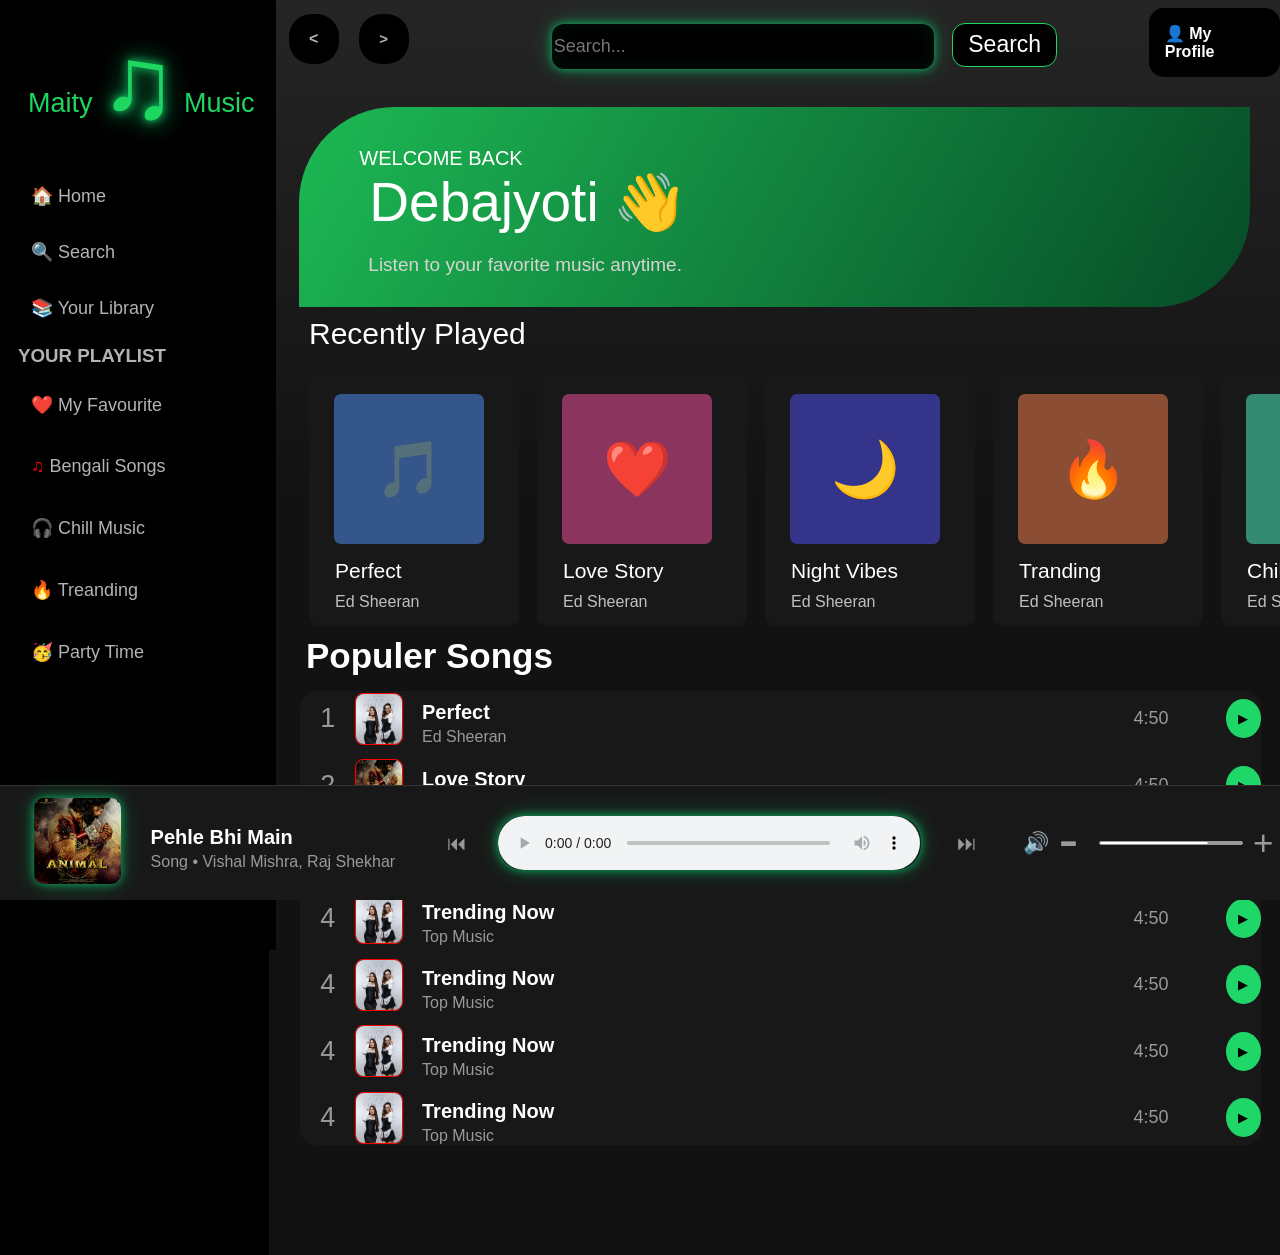
==== Maity Music.html @ c41caee4 "new" ====
<!DOCTYPE html>
<html>
<head>
	<meta charset="utf-8">
	<meta name="viewport" content="width=device-width, initial-scale=1">
	<title>MAITY ♫ MUSIC</title>
    <link rel="stylesheet" href="https://cdnjs.cloudflare.com/ajax/libs/font-awesome/6.5.0/css/all.min.css">
    <link rel="stylesheet" href="css/Maity Music.css">
</head>
<style>
    body{
		color: white;
		font-family: Arial, sans-serif;
        /* background-color: #2d7446; */
        background-color: black;
        scrollbar-width:unset;
        overflow-x: hidden;
        overflow-y: auto;
        margin: 0;
        padding: 0;
        scroll-behavior:unset;
	}
    /* .m{
        background-color: #22994b;
    } */
	.sb{
		position: fixed;
		top: 0;
		left: 0;
		height: 100vh;
		width: 240px;
		background-color: rgba(0, 0, 0, 1.0);
		padding: 25px 18px;
	}
	.logo{
		color: #1ed760;
		font-size: 27px;
		margin-bottom: 35px;
		margin-left: 10px;

	}
    .s{
        font-size: 102px;
          text-shadow:
        0 0 10px #14e878,
        0 0 25px #14e878;
    }
	.sb nav a{
		display: block;
		text-decoration: none;
		color:  #b3b3b3;
		font-size: 20px;
        padding: 10px,5px;
        font-size: 18px;
        margin-bottom: 20px; 
        padding-top: 8px;
        padding-bottom: 5px;
        padding-left: 13px;
         border-radius: 15px;
        margin-bottom: 21px;
        
	}
    
    .play-list a{
        display: block;
        text-decoration: none;
        padding-top: 8px;
        padding-bottom: 5px;
        padding-left: 13px;
		color:  #b3b3b3;
        font-size: 18px;
        border-top-left-radius: 15px;
        border-bottom-right-radius: 15px;
        margin-bottom: 27px;
        /* border: 1px solid red; */
    }
    .play-list h3{
		color:  #b3b3b3;
        
    }
    .sb nav a:hover,
    .play-list a:hover{
        color: white;
    background: #282828;
        padding: 10px,5px,10px,12px;

        
    }
    .r{
        color: red;
    }
    .b{
        color: powderblue;
    }
    main{
        margin-left: 269px;
        min-height: 121.2vh;
        padding-bottom: 110px;
         background: linear-gradient(
        #252525,
        #121212 500px
        );
        background-color: #14e878;
       
    }
    .left{
        border-radius: 45%;
        padding: 1.2%;
        background-color: black;
		color:  #b3b3b3;
        border: none;
        font-size: 16px;
        /* margin-top: 16px; */
        height: 50px;
        width: 50px;
        margin-left: 10%;
        font-weight: bold;
        cursor: pointer;

    }
    .right{
        border-radius: 45%;
        padding: 1.2%;
		background-color: black;
		color:  #b3b3b3;
        border: none;
        font-size: 15px;
        height: 50px;
        width: 50px;
        /* margin-top: 16px; */
        margin-left: 20px;
        font-weight: bold;
        cursor: pointer;
    }
    .left:hover,
    .right:hover{
        background-color: #1ed760;
		color: black;
        transition: all ease-in-out 0.3s;
    }
    .tb{
        display: flex;
        align-items: center;
        /* justify-content: space-between; */
        /* border: 1px solid red; */
        margin-bottom: 0px;
    }
    .arrow{
        display: flex;
        align-items: center;
        /* justify-content: space-around; */
        /* border: 1px solid blanchedalmond; */
        width: 200px;
        /* height: 100px; */
    }
    .sr{
        margin-left: 86px;
        width: 60%;
        /* border: 1px solid red; */
    }
   input{
    font-size: 76px;
    width: 64%;
    background-color: black;
    border: none;
    height:45px;
    /* margin-left: 10%; */
    /* border: 1px solid rgb(60, 108, 127) ; */
    border-radius: 12px;
    color: white;
    font-size: 18px;
     box-shadow:
        0 0 10px rgba(0, 295, 136, 0.6),
        0 0 25px rgba(0, 295, 136, 0.25),
        inset 0 0 20px rgba(0, 295, 136, 0.08);
   }
   input:hover{
    border:1px solid skyblue;
   }
   input ::placeholder{
    font-size: 100px;
   }
   .srcc{
    font-size: 23px;
    color: white;
    background-color: black;
    border: none;
    border:1px solid #1ed760;
    /* padding: 5px,10,5px,10px; */
    padding-top: 7px;
    padding-bottom: 8px;
    padding-left: 15px;
    padding-right: 15px;
    margin-top: 14px;
    border-radius: 13px;
    margin-left: 14px;
    cursor: pointer;
   }
   .srcc:hover{
    color: black;
    background-color: #1ed760;
    transition: all ease-in-out 0.3s;
   }
   .src-lite{
    display: none;
   }
    .my-profile{
        /* margin-left: 14.4%; */
        border-radius: 15px;
        padding: 16px;
        /* border: 1px solid red; */
        background-color: black;
        margin-top: 8px;
        cursor: pointer;
    }
    .my-profile:hover{
        color: black;
        background-color: #1ed768;
        transform: scale(1.02);
        transition: all ease-in-out 0.3s;
    }
    .cr{
        height: 200px;
        /* border: 1px solid greenyellow; */
        width: 94%;
        margin-left: 3%;
          background: linear-gradient(
        120deg,
        #1db954,
        #064b27
    );
     border-top-left-radius: 96px;
    border-bottom-right-radius: 96px;
    border-bottom-left-radius: 0px;
    border-top-right-radius: 0px;
    }
    .wb{
        font-size: 20px;
        margin-left: 60px;
        margin-top: 30px;
        /* border: 1px solid red; */
        padding-top: 40px;
    }
    .gd{
        font-size: 55px;
        margin-left: 70px;
    }
    section p{
        font-size: 19px;
        margin-left: 69px;
		color:  #d8d4d4;
    }
    .rp{
        /* height: 38vh; */
        /* border: 1px solid red; */
        margin-top: 10px;
        /* position: sticky;
        top: 0;
        left: 0; */
    }
    .hx{
        margin-left: 40px;
        font-size: 30px;
        margin-top: 6px;
        margin-bottom: 10px;
    }
    .cards{
        display: flex;
        overflow-x: auto;
        gap: 18px;
        margin-left: 40px;
        margin-top: 18px;
        position: sticky;
        top: 0;
        left: 0;
    }
    .card{
        width: 180px;
        padding: 15px;
        border-radius: 10px;
        background: #181818;
        min-width: 180px; 
        transition: 0.3s; 
        min-width: 180px;
        cursor: pointer;
    }
    .card:hover{
         background: #282828;
    transform: translateY(-9px);
    }
    .cover{
        height: 50px;
        width: 100px;
        display: flex;
        align-items: center;
        justify-content: center;

    font-size: 55px;

    border-radius: 7px;

    margin-bottom: 15px;
    }
    .cover1 {
    background: #34568b;
    height: 150px;
    width: 150px;
    margin-top: 10px;
    margin-left: 10px;
}  .cover2 {
    background: #8b345d;
    height: 150px;
    width: 150px;
    margin-top: 10px;
    margin-left: 10px;
}  .cover3 {
    background: #34348b;
    height: 150px;
    width: 150px;
    margin-top: 10px;
    margin-left: 10px;
}  .cover4 {
    background: #8b4e34;
    height: 150px;
    width: 150px;
    margin-top: 10px;
    margin-left: 10px;
}  .cover5 {
    background: #348b72;
    height: 150px;
    width: 150px;
    margin-top: 10px;
    margin-left: 10px;
}
.cover6 {
    background: rgb(22, 51, 105);
    height: 150px;
    width: 150px;
    margin-top: 10px;
    margin-left: 10px;
}

     /* Hover animation creat  */
     .store{
        height: auto;
        width: auto;
        display: flex;
        align-items: center;
        justify-content: space-between;
     }
     .store1{
        width: 79%;
        /* border: 1px solid red; */
     }
     .store2{
        width: auto;
        /* border: 1px solid red; */

     }
     .play1{
     width: 39px;
    height: 39px;
    border-radius: 50%;
    border: none;
    background-color: #1ed768;
    margin-left: 6%;
    cursor: pointer;
    display:none;
}
.play1:hover{
    box-shadow: 0 0 10px white,
    0 0 10px black;
    transform: translateY(-5px);

    /* color: white; */
}
.card:hover .play1{
    display: inline;
    transition: all ease-in-out 0.2s;
}


     /* ////////// */
.per{
    font-size: 21px;
    margin-left: 11px;
}
.ed{
    margin-top: 10px;
		color:  #c5c0c0;
    margin-left: 11px;
}
.populer{
    font-size: 35px;
    margin-left:37px ;
    margin-top: 1%;
    margin-bottom: 1%;
    position: sticky;
    top: 0;
    left: 0;
}
.ps{
    height: auto;
    /* border: 1px solid red; */
    width: 95%;
    margin-left: 3.1%;
    margin-top: 1.5%;
    background: #181818;
    border-radius: 16px;
    position: sticky;
    top: 0;
    left: 0;
    /* overflow-y: auto; */
    

}

.ps-all1{
    /* height: 9.3vh; */
    /* border: 0.1px solid yellow; */
    display: flex;
    align-items: center;
    border-top-left-radius: 16px;
    border-top-right-radius: 16px;
    overflow-y: auto;
}
.ps-all1:hover{
    background: #282828;
    transition: all ease-in-out 0.2s;
}
.ps-all2{
    /* height: 9.3vh; */
    /* border: 0.1px solid yellow; */
    display: flex;
    align-items: center;
    /* border-radius: 16px; */
    margin-top: 1.2%;
    
}
.ps-all2:hover{
    background: #282828;
    transition: all ease-in-out 0.2s;
}
.ps-all3{
    /* height: 9.3vh; */
    /* border: 0.1px solid yellow; */
    margin-top: 1.2%;
    display: flex;
    align-items: center;
    border-bottom-left-radius: 16px;
    border-bottom-right-radius: 16px;
}
.ps-all3:hover{
    background: #282828;
    transition: all ease-in-out 0.2s;
}
.number{
    font-size: 27px;
    color: #999;
    margin-left: 20px;

}
.perfect{
    border: 1px solid red;
    /* align-items: center; */
    display: flex;
    font-size: 25px;
    /* padding: 18px; */
    background: #333;
    margin-left: 18px;
    margin-left: 2%;
    border-radius: 8px;
    height: 50px;
    width: 55px;
}
.perfect1{
    height: 10px;
}
.image-in{
    border-radius: 8px;
    height: 100%;
    width: 100%;
}
.des{
    /* height: 8vh; */
    /* border: 1px solid red; */
    margin-left: 2%;
}
.des1{
    font-size: 20px;
    margin-top: 10px;
    width: 260px;
}
.des2{
    font-size: 16px;
    margin-top: 4px;
    color: #999;
}
.time{
    color: #999;
    font-size: 18px;
    margin-left: 47%;
}
.play{
     width: 39px;
    height: 39px;
    border-radius: 50%;
    border: none;
    background-color: #1ed768;
    margin-left: 6%;
    cursor: pointer;
}
.play:hover{
    box-shadow: 0 0 10px #1ed760,
    0 0 10px #1ed760;
    /* color: white; */
    transform: scale(1.11);
    transition: all ease-in-out 0.3s;
}
audio{
    width: 70vh;
    margin-left: 10%;
    color: white;
    /* background-color: black; */
}
.fps{
    height: 90px;
    width: 100%;
    position: fixed;
    top: 0;
    left: 0;
    background: #181818;
}
.player{
    width: 100%;
    height: 90px;
    background: #181818;
    position: fixed;
    bottom: 0;
    left: 0;
    padding: 12px 20px;
    display: flex;
    align-items: center;
    border-top: 1px solid #333;
    z-index: 10;
}
.love{
    /* border: 1px solid red; */
    padding: 2px;
    border-radius: 10px;
    /* background-color: #721f46; */
    /* height: 20px; */
    width: 89px;
    margin-left: 12px;
}
.ani{
    height: auto;
    width: 98%;
    border-radius: 10px;
     box-shadow:
        0 0 10px rgba(0, 295, 136, 0.6),
        0 0 25px rgba(0, 295, 136, 0.25),
        inset 0 0 20px rgba(0, 295, 136, 0.08);
}
.aud{
    margin-left: 2%;
    width: 33%;
}
.pre{
    color: #999;
    font-size: 20px;
    margin-left: 30px;
    background: #181818;
    border: none;
    cursor: pointer;
}
.post{
    color: #999;
    font-size: 20px;
    margin-left: 30px;
    background: #181818;
    border: none;
    cursor: pointer;
}
.pre:hover{
    color: #1ed760;;
}
.post:hover{
    color: #1ed760;;
}
.volume{
    font-size: 21px;
    margin-left: 20px;
}
.vs{
    width: 16ch;
    border: 1px solid #999;
    background-color: #999;
    /* margin-left: 3vh; */
    border-radius: 10px;
    margin-left: 20px;
}
.vs-p{
    width: 12ch;
    border: 1px solid white;
    border-radius: 10px;
}
.vs-p:hover{
    border:1px solid #1ed760;
    transition: all ease-in-out 0.1s;
    cursor:pointer;
}
.min{
    font-size: 60px;
    margin-bottom: 10px;
    color: #999;
    margin-left: 10px;
    border-radius: 10px;
}
.plas{
    font-size: 35px;
    /* margin-bottom: 10px; */
    color: #999;
    margin-left: 10px;
}
.min:hover{
    color: #1ed760;
    cursor: pointer;
}
.plas:hover{
    color: #1ed760;
    cursor: pointer;
}
audio{
    /* height: 1px; */
    /* background-color: #1ed760; */
    border-radius: 25px;
     box-shadow:
        0 0 10px rgba(0, 295, 136, 0.6),
        0 0 25px rgba(0, 295, 136, 0.25),
        inset 0 0 20px rgba(0, 295, 136, 0.08);
}




      /* RESPONSIVE FOR TAB AND MOBILE  */


/* ============================= */
/* RESPONSIVE FOR TAB AND MOBILE */
/* ============================= */


/* ---------- TABLET ---------- */
/* 768px - 1024px */

/* ========================= */
/*       MOBILE ONLY         */
/* ========================= */

@media (max-width: 768px) {

    * {
        box-sizing: border-box;
    }

    html,
    body {
        width: 100%;
        max-width: 100%;
        overflow-x: hidden;
        margin: 0;
        padding: 0;
    }

    /* =========================
       SIDEBAR → BOTTOM NAV
       ========================= */

    .sb {
        position: fixed;
        left: 0;
        bottom: 0;
        top: auto;

        width: 100%;
        height: 65px;

        padding: 5px 8px;

        display: flex;
        align-items: center;
        justify-content: center;

        background: #000;

        z-index: 1000;
    }

    .logo {
        display: none;
    }

    .sb nav {
        width: 100%;
        height: 100%;

        display: flex;
        align-items: center;
        justify-content: space-around;
    }

    .sb nav a {
        display: flex;
        flex-direction: column;
        align-items: center;
        justify-content: center;

        font-size: 13px;

        margin: 0;
        padding: 5px 8px;

        white-space: nowrap;
    }

    .play-list {
        display: none;
    }


    /* =========================
       MAIN
       ========================= */

    main {
        width: 100%;
        max-width: 100%;

        margin-left: 0;

        min-height: 100vh;

        padding-bottom: 150px;
    }


    /* =========================
       TOP BAR
       ========================= */

    .tb {
        width: 100%;

        display: flex;
        align-items: center;

        padding: 10px 10px;

        gap: 5px;
    }

    .arrow {
        width: auto;

        display: flex;
        flex-shrink: 0;
    }

    .left,
    .right {
        width: 40px;
        height: 40px;

        margin-left: 5;

        flex-shrink: 0;
    }

    /* Search mobile-e hide */
    .sr {
        /* display: none; */
        width: 10px;
        margin-left: 0;
    }

    .srcc {
        display: none;

    }
    .src-lite{
        display: inline;
        margin-left: 155px;
        color: #1ed768;
    }
        input{
    font-size: 15px;
    width: 40vh;
    background-color: black;
    border: none;
    height: 7vh;
    margin-left: 16px;
    color: white;
    font-size: 18px;
    padding: 5px;
    }

    .my-profile {
        margin-left: auto;
        margin-right: 5px;

        padding: 10px 12px;

        font-size: 13px;
    }


    /* =========================
       WELCOME CARD
       ========================= */

    .cr {
        width: calc(100% - 24px);

        margin-left: 12px;
        margin-right: 12px;

        height: auto;
        min-height: 160px;

        border-top-left-radius: 50px;
        border-bottom-right-radius: 50px;

        overflow: hidden;
    }
    .sb nav .search{
        display: none;
    }

    .wb {
        font-size: 15px;

        margin-left: 22px;
        margin-top: 20px;

        padding-top: 20px;
    }

    .gd {
        font-size: 32px;

        margin-left: 22px;

        line-height: 1.2;
    }

    section p {
        font-size: 14px;

        margin-left: 22px;
        margin-right: 15px;

        line-height: 1.4;
    }


    /* =========================
       RECENTLY PLAYED
       ========================= */

    .rp {
        width: 100%;
        max-width: 100%;
        overflow: hidden;
    }

    .hx {
        font-size: 24px;

        margin-left: 20px;
        margin-right: 20px;
    }

    .cards {
        width: 100%;

        display: flex;

        overflow-x: auto;
        overflow-y: hidden;

        gap: 12px;

        margin-left: 20px;
        margin-right: 0;

        padding-right: 20px;
        padding-bottom: 10px;

        position: static;
        scrollbar-width:thin;
    }

    .cards::-webkit-scrollbar {
        display: none;
    }

    .card {
        flex: 0 0 145px;

        width: 145px;
        min-width: 145px;

        padding: 10px;

        border-radius: 10px;
    }

    .cover1,
    .cover2,
    .cover3,
    .cover4,
    .cover5,
    .cover6 {

        width: 125px;
        height: 125px;

        margin: 0;
    }

    .per {
        font-size: 17px;
        margin-left: 5px;
    }

    .ed {
        font-size: 13px;
        margin-left: 5px;
    }


    /* =========================
       POPULAR
       ========================= */

    .populer {
        width: 100%;

        font-size: 26px;

        margin-left: 20px;
        margin-right: 20px;

        margin-top: 20px;
    }

    .ps {
        width: calc(100% - 24px);

        margin-left: 12px;
        margin-right: 12px;

        overflow: hidden;
    }

    .ps-all1,
    .ps-all2,
    .ps-all3 {
        width: 100%;
        height: 70px;

        display: flex;
        align-items: center;

        overflow: hidden;
    }

    .number {
        flex-shrink: 0;

        font-size: 18px;

        margin-left: 10px;
    }

    .perfect {
        flex-shrink: 0;

        font-size: 18px;

        padding: 10px;

        margin-left: 8px;
    }

    .des {
        min-width: 0;
        flex: 1;

        margin-left: 10px;

        overflow: hidden;
    }

    .des1 {
        width: 100%;

        font-size: 14px;

        margin-top: 5px;

        white-space: nowrap;
        overflow: hidden;
        text-overflow: ellipsis;
    }

    .des2 {
        font-size: 12px;

        white-space: nowrap;
        overflow: hidden;
        text-overflow: ellipsis;
    }

    .time {
        display: none;
    }

    .play {
        flex-shrink: 0;

        width: 34px;
        height: 34px;

        margin-left: 5px;
        margin-right: 10px;
    }


    /* =========================
       BOTTOM MUSIC PLAYER
       ========================= */

    .player {
        position: fixed;

        left: 0;
        bottom: 65px;

        width: 100%;

        height: 75px;

        padding: 8px 10px;

        display: flex;
        align-items: center;

        overflow: hidden;

        z-index: 999;
    }

    .love {
        display: none;
    }

    .aud {
        min-width: 0;
        flex: 1;

        margin-left: 0;
    }

    audio {
        width: 100%;

        height: 40px;

        margin-left: 0;
    }

    .pre,
    .post {
        flex-shrink: 0;

        font-size: 18px;

        margin-left: 8px;
    }

    .volume,
    .vs,
    .min,
    .plas {
        display: none;
    }

}
@media(min-width:490px){
    
    .src-lite{
        display: none;
        margin-left: 5%;
        padding: 10px;
        border: 1px solid #1ed760;
        border-radius: 50%;
        box-shadow: 0 0 10px #1ed760,
        0 0 10px #1ed760;
    }
}

</style>
<body>
                        <!-- ---------SIDEBAR------- -->
<aside class="sb">
	<div class="logo"> Maity <sub class="s">♫</sub> Music</div>
	<nav>
		<a href="#head">🏠 Home</a>
		<a href="" class="search">🔍 Search</a>
		<a href="">📚 Your Library</a>
	</nav>
	<div class="play-list">
		<h3>YOUR PLAYLIST</h3>
		<a href="#love">❤️ My Favourite</a>
		<a href="#"><span class="r">♫</span>  Bengali Songs</a>
		<a href=""><span class="b">🎧 </span>Chill Music</a>
		<a href="">🔥 Treanding</a>
		<a href="">🥳 Party Time</a>
	</div>

</aside>

                     <!-- -------------MAIN CONTENT----------- -->
<div class="m">
    <main class="main">
        <header class="tb" id="head">
            <div class="arrow">
                <button class="left"> < </button>
                <button class="right">></button>
            </div>
            <div class="sr">
        <form action="/search" method="get">
  <input type="search" id="site-search" name="q" placeholder="Search...">
  <button class="srcc" type="submit">Search</button>
  </form>
  </div>
 <div class="src-lite"> <i class="fa-solid fa-magnifying-glass"></i></div>
            <div class="my-profile">
                 <b>👤 My Profile</b>
            </div>
        </header>
        <section class="cr">
                <div class="wb">WELCOME BACK</div>
                <div class="gd">Debajyoti 👋</div>
                <p class="pp"> Listen to your favorite music anytime.</p>
        </section>
                     <!-- -----------RECENTLY ADDED------- -->
        <div class="rp">
            <div class="hx">Recently Played</div>
            <div class="cards">
                <div class="card">
                    <div class="cover cover1">🎵</div>
                    <div class="store">
                        <div class="store1"><div class="per">Perfect</div>
                    <div class="ed">Ed Sheeran</div></div>
                        <div class="store2">
                            <button class="play1">▶</button>
                        </div>
                    </div>
                </div>
                 <div class="card">
                    <div class="cover cover2">❤️</div>
                     <div class="store">
                        <div class="store1"><div class="per">Love Story</div>
                    <div class="ed">Ed Sheeran</div></div>
                        <div class="store2">
                            <button class="play1">▶</button>
                        </div>
                    </div>
                </div>
                 <div class="card">
                    <div class="cover cover3">🌙</div>
                    <div class="store">
                        <div class="store1"><div class="per">Night Vibes</div>
                    <div class="ed">Ed Sheeran</div></div>
                        <div class="store2">
                            <button class="play1">▶</button>
                        </div>
                    </div>
                </div>
                 <div class="card">
                    <div class="cover cover4">🔥</div>
                     <div class="store">
                        <div class="store1"><div class="per">Tranding</div>
                    <div class="ed">Ed Sheeran</div></div>
                        <div class="store2">
                            <button class="play1">▶</button>
                        </div>
                    </div>
                </div>
                 <div class="card">
                    <div class="cover cover5">🎧</div>
                   <div class="store">
                        <div class="store1"><div class="per">Chill Vibes</div>
                    <div class="ed">Ed Sheeran</div></div>
                        <div class="store2">
                            <button class="play1">▶</button>
                        </div>
                    </div>
                </div>
                <div class="card">
                    <div class="cover cover6">🥹</div>
                    <div class="store">
                        <div class="store1"><div class="per">Break Up </div>
                    <div class="ed">Sad Songs</div></div>
                        <div class="store2">
                            <button class="play1">▶</button>
                        </div>
                    </div>
                </div>
                
            </div>
        </div>
        <div class="populer"><b>Populer Songs</b></div>
       <section class="ps">
 <!-- 1 -->
        <div class="ps-all1">
            <div class="number">1</div>
            <div class="perfect"><img class="image-in" src="image/ipo.jpg" alt=""></div>
            <div class="des">
                <div class="des1"><b>Perfect</b></div>
                <div class="des2">Ed Sheeran</div>
            </div>
            <!-- <audio src="Audio/bgmi background copy.mp3" controls></audio> -->
            <span class="time">4:50</span>
            <button class="play">▶</button>
        </div>
<!-- 2 -->
          <div class="ps-all2" id="love">
             <div class="number">2</div>
            <div class="perfect"><img class="image-in" src="image/Animal.jpg" alt=""></div>
            <div class="des">
                <div class="des1"><b>Love Story</b></div>
                <div class="des2">Romantic Hits</div>
            </div>
            <span class="time">4:50</span>
            <button class="play">▶</button>
           
        </div>
<!-- 3 -->
          <div class="ps-all2">
             <div class="number">3</div>
            <div class="perfect"><img class="image-in" src="image/bhut.jpg" alt=""></div>
            <div class="des">
                <div class="des1"><b>Night Changes</b></div>
                <div class="des2">One Direction</div>
            </div>
            <!-- <audio src="Audio/bgmi background copy.mp3" controls></audio> -->
            <span class="time">4:50</span>
            <button class="play">▶</button>

           
        </div>
<!-- 4 -->
          <div class="ps-all2">
             <div class="number">4</div>
            <div class="perfect"> <img class="image-in" src="image/ipo.jpg" alt=""></div>
            <div class="des">
                <div class="des1"><b>Trending Now</b></div>
                <div class="des2">Top Music</div>
            </div>

            
            <!-- <audio src="Audio/bgmi background copy.mp3" controls></audio> -->

            <span class="time">4:50</span>
            <button class="play">▶</button>
        </div>
          <div class="ps-all2">
             <div class="number">4</div>
            <div class="perfect"> <img class="image-in" src="image/ipo.jpg" alt=""></div>
            <div class="des">
                <div class="des1"><b>Trending Now</b></div>
                <div class="des2">Top Music</div>
            </div>

            
            <!-- <audio src="Audio/bgmi background copy.mp3" controls></audio> -->

            <span class="time">4:50</span>
            <button class="play">▶</button>
        </div>  <div class="ps-all2">
             <div class="number">4</div>
            <div class="perfect"> <img class="image-in" src="image/ipo.jpg" alt=""></div>
            <div class="des">
                <div class="des1"><b>Trending Now</b></div>
                <div class="des2">Top Music</div>
            </div>

            
            <!-- <audio src="Audio/bgmi background copy.mp3" controls></audio> -->

            <span class="time">4:50</span>
            <button class="play">▶</button>
        </div>  <div class="ps-all3">
             <div class="number">4</div>
            <div class="perfect"> <img class="image-in" src="image/ipo.jpg" alt=""></div>
            <div class="des">
                <div class="des1"><b>Trending Now</b></div>
                <div class="des2">Top Music</div>
            </div>

            
            <!-- <audio src="Audio/bgmi background copy.mp3" controls></audio> -->

            <span class="time">4:50</span>
            <button class="play">▶</button>
        </div>
          

           
        </div>
        

       </section>
     </main>

</div>
 <footer class="player">

        <div class="love">
            <img class="ani" src="image/Animal.jpg" alt="">
        </div>
        <div class="des">
                <div class="des1"><b>Pehle Bhi Main</b></div>
                <div class="des2">Song <span class="dot">•</span> Vishal Mishra, Raj Shekhar</div>
            </div>
            <button class="pre"> ⏮ </button>
            <audio class="aud" src="Audio/Pehle Bhi Main Tumse Mila Hoon_320(PagalWorld).mp3" controls></audio>
            <button class="post">⏭</button>
            <div class="volume"></div>
            <div class="volume">🔊</div>
            <div class="min">-</div>
            <div class="vs">
                <div class="vs-p"></div>
            </div>
            <div class="plas">+</div>
        
    </footer>


</body>
</html>
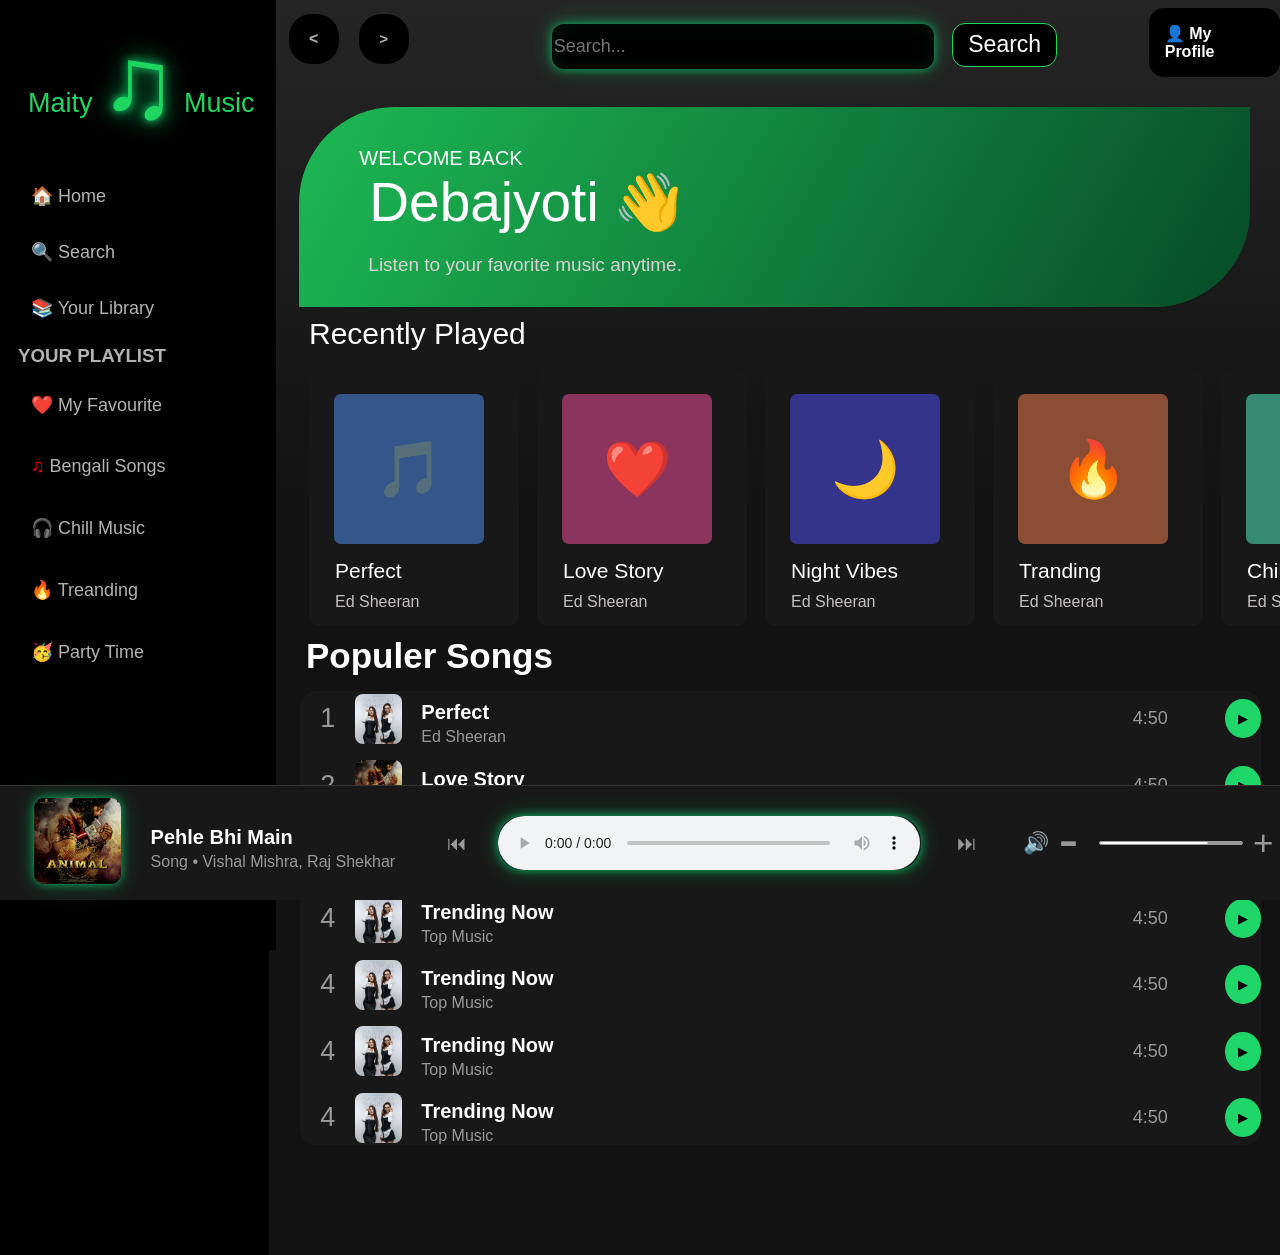
==== commit 85180fe8: "boredr" ====
--- a/Maity Music.html
+++ b/Maity Music.html
@@ -461,7 +461,7 @@
 
 }
 .perfect{
-    border: 1px solid red;
+    /* border: 1px solid red; */
     /* align-items: center; */
     display: flex;
     font-size: 25px;
